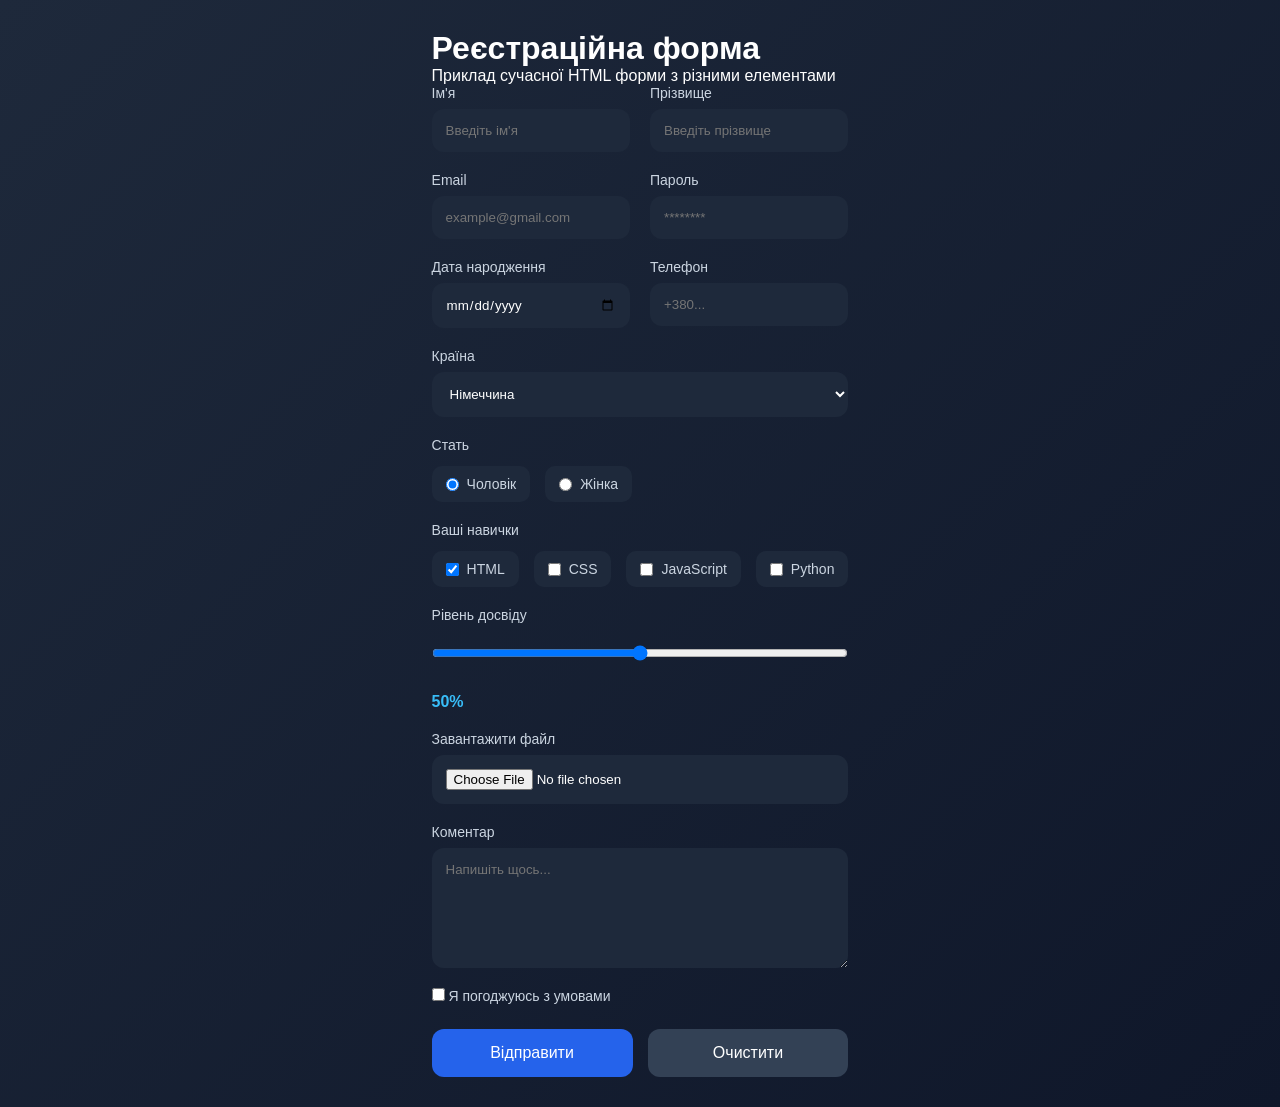
==== index9.html @ e80ba149 "added hw9" ====
<!doctype html>
<html lang="uk">
  <head>
    <meta charset="UTF-8" />
    <meta name="viewport" content="width=device-width, initial-scale=1.0" />
    <title>Сучасна HTML форма</title>

    <style>
      * {
        margin: 0;
        padding: 0;
        box-sizing: border-box;
        font-family: Arial, sans-serif;
      }

      body {
        background: linear-gradient(135deg, #1e293b, #0f172a);
        min-height: 100vh;
        display: flex;
        justify-content: center;
        align-items: center;
        padding: 30px;
        color: white;
      }

      .form-card {
        width: 100%;
        max-width: 700px;
        background: #111827;
        padding: 35px;
        border-radius: 20px;
        box-shadow: 0 10px 40px rgba(0, 0, 0, 0.4);
      }

      .form-card h1 {
        margin-bottom: 10px;
        font-size: 32px;
      }

      .form-card p {
        color: #94a3b8;
        margin-bottom: 30px;
      }

      .grid {
        display: grid;
        grid-template-columns: 1fr 1fr;
        gap: 20px;
      }

      .full {
        grid-column: 1 / -1;
      }

      .field {
        display: flex;
        flex-direction: column;
        gap: 8px;
      }

      label {
        font-size: 14px;
        color: #cbd5e1;
      }

      input,
      textarea,
      select {
        padding: 14px;
        border: none;
        border-radius: 12px;
        background: #1e293b;
        color: white;
        outline: none;
        transition: 0.3s;
      }

      input:focus,
      textarea:focus,
      select:focus {
        box-shadow: 0 0 0 3px #3b82f6;
      }

      textarea {
        resize: vertical;
        min-height: 120px;
      }

      .radio-group,
      .checkbox-group {
        display: flex;
        flex-wrap: wrap;
        gap: 15px;
        margin-top: 5px;
      }

      .radio-group label,
      .checkbox-group label {
        display: flex;
        align-items: center;
        gap: 8px;
        background: #1e293b;
        padding: 10px 14px;
        border-radius: 10px;
        cursor: pointer;
      }

      .range-value {
        margin-top: 10px;
        color: #38bdf8;
        font-weight: bold;
      }

      .buttons {
        display: flex;
        gap: 15px;
        margin-top: 25px;
      }
      .error {
        border: 2px solid red;
      }

      button {
        flex: 1;
        padding: 15px;
        border: none;
        border-radius: 12px;
        font-size: 16px;
        cursor: pointer;
        transition: 0.3s;
      }

      .submit-btn {
        background: #2563eb;
        color: white;
      }

      .submit-btn:hover {
        background: #1d4ed8;
      }

      .reset-btn {
        background: #334155;
        color: white;
      }

      .reset-btn:hover {
        background: #475569;
      }

      @media (max-width: 700px) {
        .grid {
          grid-template-columns: 1fr;
        }
      }
    </style>
    <script defer src="./scripts/hw9.js"></script>
  </head>
  <body>
    <form id="formcard">
      <p id="message"></p>
      <h1>Реєстраційна форма</h1>
      <p>Приклад сучасної HTML форми з різними елементами</p>

      <div class="grid">
        <div class="field">
          <label>Ім'я</label>
          <input type="text" name="name" placeholder="Введіть ім'я" />
        </div>

        <div class="field">
          <label>Прізвище</label>
          <input type="text" name="surname" placeholder="Введіть прізвище" />
        </div>

        <div class="field">
          <label>Email</label>
          <input type="email" name="email" placeholder="example@gmail.com" />
        </div>

        <div class="field">
          <label>Пароль</label>
          <input type="password" name="pwd" placeholder="********" />
        </div>

        <div class="field">
          <label>Дата народження</label>
          <input type="date" name="date" />
        </div>

        <div class="field">
          <label>Телефон</label>
          <input type="tel" name="phone" placeholder="+380..." />
        </div>

        <div class="field full">
          <label>Країна</label>
          <select name="country" id="mySelect">
            <option value="uk">Україна</option>
            <option value="pl">Польща</option>
            <option value="ge">Німеччина</option>
            <option value="usa">США</option>
          </select>
        </div>

        <div class="field full">
          <label>Стать</label>

          <div class="radio-group">
            <label>
              <input type="radio" checked name="gender" value="m" />
              Чоловік
            </label>

            <label>
              <input type="radio" name="gender" value="w" />
              Жінка
            </label>
          </div>
        </div>

        <div class="field full">
          <label>Ваші навички</label>

          <div class="checkbox-group">
            <label>
              <input type="checkbox" checked />
              HTML
            </label>

            <label>
              <input type="checkbox" />
              CSS
            </label>

            <label>
              <input type="checkbox" />
              JavaScript
            </label>

            <label>
              <input type="checkbox" />
              Python
            </label>
          </div>
        </div>

        <div class="field full">
          <label>Рівень досвіду</label>

          <input
            type="range"
            min="0"
            max="100"
            value="50"
            id="range"
            oninput="valueText.innerText = this.value + '%'"
          />

          <div class="range-value" id="valueText">50%</div>
        </div>

        <div class="field full">
          <label>Завантажити файл</label>
          <input type="file" />
        </div>

        <div class="field full">
          <label>Коментар</label>
          <textarea id="coment" placeholder="Напишіть щось..."></textarea>
        </div>

        <div class="field full">
          <label>
            <input type="checkbox" name="agree" id="checkBox" />
            Я погоджуюсь з умовами
          </label>
        </div>
      </div>

      <div class="buttons">
        <button type="submit" class="submit-btn">Відправити</button>

        <button type="reset" class="reset-btn">Очистити</button>
      </div>
    </form>
  </body>
</html>
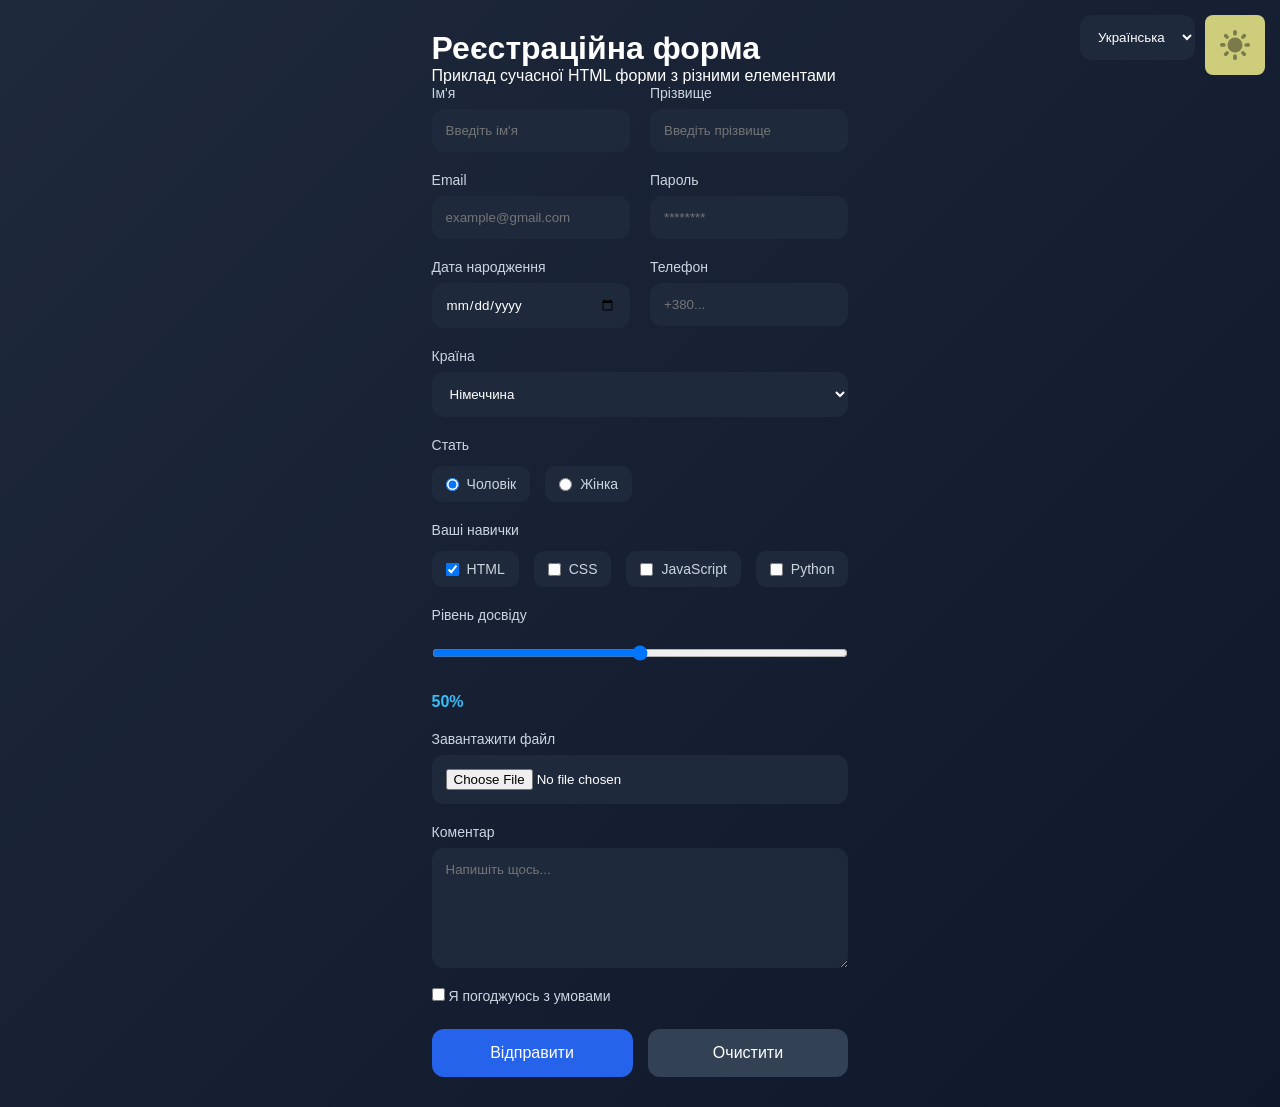
==== commit 36a590a9: "added theme and language" ====
--- a/index9.html
+++ b/index9.html
@@ -154,6 +154,7 @@
         }
       }
     </style>
+    <link rel="stylesheet" href="./styles/white-theme.css" />
     <script defer src="./scripts/hw9.js"></script>
   </head>
   <body>
@@ -209,12 +210,12 @@
           <div class="radio-group">
             <label>
               <input type="radio" checked name="gender" value="m" />
-              Чоловік
+              <span>Чоловік</span>
             </label>
 
             <label>
               <input type="radio" name="gender" value="w" />
-              Жінка
+              <span>Жінка</span>
             </label>
           </div>
         </div>
@@ -273,7 +274,7 @@
         <div class="field full">
           <label>
             <input type="checkbox" name="agree" id="checkBox" />
-            Я погоджуюсь з умовами
+            <span id="checkBoxContent">Я погоджуюсь з умовами</span>
           </label>
         </div>
       </div>
@@ -284,5 +285,92 @@
         <button type="reset" class="reset-btn">Очистити</button>
       </div>
     </form>
+    <button id="white-button" class="white-btn-sun">
+      <svg viewBox="0 0 64 64">
+        <g class="white-item white-item-sun">
+          <circle
+            fill-rule="evenodd"
+            clip-rule="evenodd"
+            fill="#231F20"
+            cx="32.003"
+            cy="32.005"
+            r="16.001"
+          />
+          <path
+            fill-rule="evenodd"
+            clip-rule="evenodd"
+            fill="#231F20"
+            d="M12.001,31.997c0-2.211-1.789-4-4-4H4c-2.211,0-4,1.789-4,4
+		s1.789,4,4,4h4C10.212,35.997,12.001,34.208,12.001,31.997z"
+          />
+          <path
+            fill-rule="evenodd"
+            clip-rule="evenodd"
+            fill="#231F20"
+            d="M12.204,46.139l-2.832,2.833c-1.563,1.562-1.563,4.094,0,5.656
+		c1.562,1.562,4.094,1.562,5.657,0l2.833-2.832c1.562-1.562,1.562-4.095,0-5.657C16.298,44.576,13.767,44.576,12.204,46.139z"
+          />
+          <path
+            fill-rule="evenodd"
+            clip-rule="evenodd"
+            fill="#231F20"
+            d="M32.003,51.999c-2.211,0-4,1.789-4,4V60c0,2.211,1.789,4,4,4
+		s4-1.789,4-4l-0.004-4.001C36.003,53.788,34.21,51.999,32.003,51.999z"
+          />
+          <path
+            fill-rule="evenodd"
+            clip-rule="evenodd"
+            fill="#231F20"
+            d="M51.798,46.143c-1.559-1.566-4.091-1.566-5.653-0.004
+		s-1.562,4.095,0,5.657l2.829,2.828c1.562,1.57,4.094,1.562,5.656,0s1.566-4.09,0-5.656L51.798,46.143z"
+          />
+          <path
+            fill-rule="evenodd"
+            clip-rule="evenodd"
+            fill="#231F20"
+            d="M60.006,27.997l-4.009,0.008
+		c-2.203-0.008-3.992,1.781-3.992,3.992c-0.008,2.211,1.789,4,3.992,4h4.001c2.219,0.008,4-1.789,4-4
+		C64.002,29.79,62.217,27.997,60.006,27.997z"
+          />
+          <path
+            fill-rule="evenodd"
+            clip-rule="evenodd"
+            fill="#231F20"
+            d="M51.798,17.859l2.828-2.829c1.574-1.566,1.562-4.094,0-5.657
+		c-1.559-1.567-4.09-1.567-5.652-0.004l-2.829,2.836c-1.562,1.555-1.562,4.086,0,5.649C47.699,19.426,50.239,19.418,51.798,17.859z"
+          />
+          <path
+            fill-rule="evenodd"
+            clip-rule="evenodd"
+            fill="#231F20"
+            d="M32.003,11.995c2.207,0.016,4-1.789,4-3.992v-4
+		c0-2.219-1.789-4-4-4c-2.211-0.008-4,1.781-4,3.993l0.008,4.008C28.003,10.206,29.792,11.995,32.003,11.995z"
+          />
+          <path
+            fill-rule="evenodd"
+            clip-rule="evenodd"
+            fill="#231F20"
+            d="M12.212,17.855c1.555,1.562,4.079,1.562,5.646-0.004
+		c1.574-1.551,1.566-4.09,0.008-5.649l-2.829-2.828c-1.57-1.571-4.094-1.559-5.657,0c-1.575,1.559-1.575,4.09-0.012,5.653
+		L12.212,17.855z"
+          />
+        </g>
+        <g class="white-item">
+          <path
+            transform="translate(12 0)"
+            d="
+    M48 32
+    A26 26 0 1 1 30 10
+    A18 18 0 1 0 48 32
+    Z
+  "
+          />
+        </g>
+      </svg>
+    </button>
+    <select id="lang" class="language">
+      <option value="uk">Українська</option>
+      <option value="en">English</option>
+    </select>
   </body>
 </html>
--- a/styles/white-theme.css
+++ b/styles/white-theme.css
@@ -0,0 +1,81 @@
+.white-btn-sun {
+  position: fixed;
+  right: 15px;
+  top: 15px;
+  border: none;
+  outline: none;
+  width: 60px;
+  height: 60px;
+  border-radius: 8px;
+  background-color: rgba(255, 251, 145, 0.792);
+  transition: filter 0.4s;
+  cursor: pointer;
+}
+
+.language {
+  position: absolute;
+  right: 85px;
+  top: 15px;
+}
+
+.white-btn-moon {
+  position: fixed;
+  right: 15px;
+  top: 15px;
+  border: none;
+  outline: none;
+  width: 60px;
+  height: 60px;
+  border-radius: 8px;
+  background-color: rgba(145, 198, 255, 0.792);
+  transition: filter 0.4s;
+  cursor: pointer;
+}
+
+.white-btn:hover {
+  filter: brightness(120%);
+}
+
+.white-btn:active {
+  filter: brightness(80%);
+}
+
+.white-item {
+  opacity: 0;
+  transition: opacity 0.4s;
+}
+
+.white-item circle,
+.white-item path {
+  fill: rgb(0, 0, 0, 0.4);
+}
+
+.white-item-sun {
+  opacity: 1;
+}
+.white-item-moon {
+  opacity: 1;
+  transform: translate(0, 0) scale(1);
+  transform-origin: center;
+}
+
+body.white {
+  background: white;
+  color: #0f172a;
+}
+body.white input,
+body.white textarea,
+body.white select {
+  background: #ffffff82;
+  color: black;
+}
+
+body.white label {
+  color: black;
+}
+
+body.white .checkbox-group label,
+body.white .radio-group label {
+  background: #ffffff82;
+  color: black;
+}
